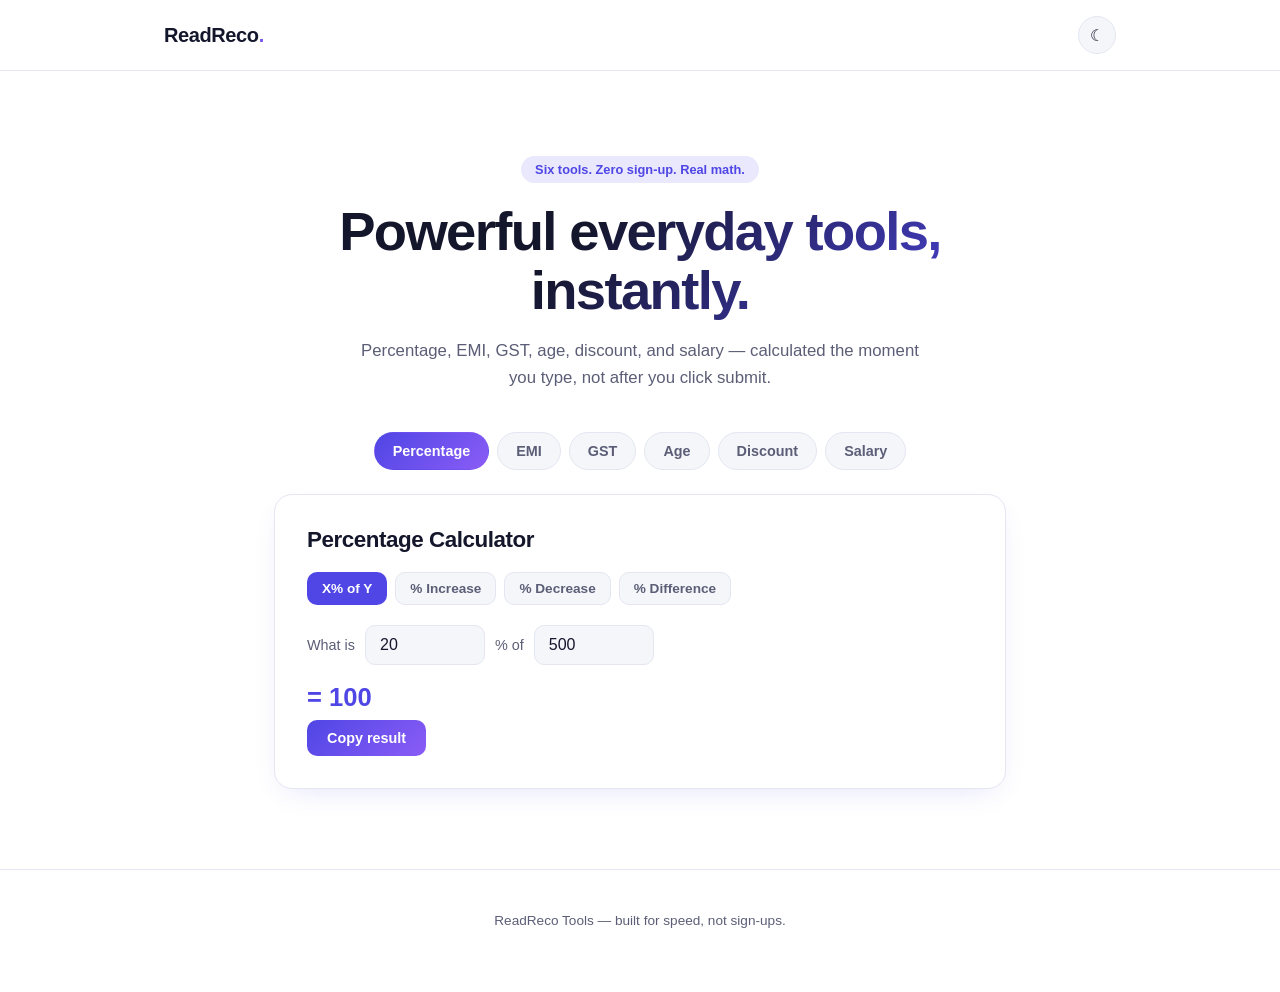
==== index.html @ a1376bc8 "Initial commit - ReadReco Tools simple version" ====
<!DOCTYPE html>
<html lang="en">
<head>
<meta charset="UTF-8">
<meta name="viewport" content="width=device-width, initial-scale=1.0">
<title>ReadReco Tools — Smart Everyday Calculators & Utility Tools</title>
<meta name="description" content="Fast, accurate calculators for percentage, EMI, GST, age, discount, and salary — all in one place, no sign-up required.">
<link rel="stylesheet" href="style.css">
</head>
<body>

<header class="nav">
  <div class="nav-inner">
    <a href="#top" class="logo">ReadReco<span>.</span></a>
    <button class="theme-toggle" id="themeToggle" aria-label="Toggle dark mode">☾</button>
  </div>
</header>

<main>
  <section class="hero" id="top">
    <p class="eyebrow">Six tools. Zero sign-up. Real math.</p>
    <h1>Powerful everyday tools,<br>instantly.</h1>
    <p class="hero-sub">Percentage, EMI, GST, age, discount, and salary — calculated the moment you type, not after you click submit.</p>
  </section>

  <section class="tool-shell">
    <nav class="tabs" id="tabs">
      <button class="tab active" data-target="percentage">Percentage</button>
      <button class="tab" data-target="emi">EMI</button>
      <button class="tab" data-target="gst">GST</button>
      <button class="tab" data-target="age">Age</button>
      <button class="tab" data-target="discount">Discount</button>
      <button class="tab" data-target="salary">Salary</button>
    </nav>

    <!-- PERCENTAGE -->
    <section class="panel active" id="percentage">
      <h2>Percentage Calculator</h2>
      <div class="mode-row">
        <button class="mode-btn active" data-mode="p-of">X% of Y</button>
        <button class="mode-btn" data-mode="p-inc">% Increase</button>
        <button class="mode-btn" data-mode="p-dec">% Decrease</button>
        <button class="mode-btn" data-mode="p-diff">% Difference</button>
      </div>

      <div class="mode-panel active" data-mode-panel="p-of">
        <div class="field-row">
          <label>What is <input type="number" id="p1a" value="20"> % of <input type="number" id="p1b" value="500"></label>
        </div>
        <div class="result" id="p1result">= 100</div>
      </div>

      <div class="mode-panel" data-mode-panel="p-inc">
        <div class="field-row">
          <label>From <input type="number" id="p2a" value="100"> to <input type="number" id="p2b" value="150"></label>
        </div>
        <div class="result" id="p2result">= 50% increase</div>
      </div>

      <div class="mode-panel" data-mode-panel="p-dec">
        <div class="field-row">
          <label>From <input type="number" id="p3a" value="150"> to <input type="number" id="p3b" value="100"></label>
        </div>
        <div class="result" id="p3result">= 33.33% decrease</div>
      </div>

      <div class="mode-panel" data-mode-panel="p-diff">
        <div class="field-row">
          <label>Value A <input type="number" id="p4a" value="80"> Value B <input type="number" id="p4b" value="100"></label>
        </div>
        <div class="result" id="p4result">= 22.22% difference</div>
      </div>
      <button class="copy-btn" data-copy-target="percentage">Copy result</button>
    </section>

    <!-- EMI -->
    <section class="panel" id="emi">
      <h2>EMI Calculator</h2>
      <div class="field-grid">
        <label>Loan amount (₹)
          <input type="number" id="emiPrincipal" value="1000000">
          <input type="range" id="emiPrincipalRange" min="10000" max="10000000" step="10000" value="1000000">
        </label>
        <label>Interest rate (% p.a.)
          <input type="number" id="emiRate" value="9" step="0.1">
          <input type="range" id="emiRateRange" min="1" max="20" step="0.1" value="9">
        </label>
        <label>Tenure (months)
          <input type="number" id="emiTenure" value="60">
          <input type="range" id="emiTenureRange" min="3" max="360" step="1" value="60">
        </label>
      </div>
      <div class="result-grid">
        <div class="result-card"><span>Monthly EMI</span><strong id="emiMonthly">₹0</strong></div>
        <div class="result-card"><span>Total interest</span><strong id="emiInterest">₹0</strong></div>
        <div class="result-card"><span>Total payment</span><strong id="emiTotal">₹0</strong></div>
      </div>
      <div class="bar-viz">
        <div class="bar principal" id="emiBarPrincipal"></div>
        <div class="bar interest" id="emiBarInterest"></div>
      </div>
      <div class="bar-legend"><span><i class="dot principal"></i> Principal</span><span><i class="dot interest"></i> Interest</span></div>
      <button class="copy-btn" data-copy-target="emi">Copy result</button>
    </section>

    <!-- GST -->
    <section class="panel" id="gst">
      <h2>GST Calculator</h2>
      <div class="mode-row">
        <button class="mode-btn active" data-mode="gst-add">Add GST</button>
        <button class="mode-btn" data-mode="gst-remove">Remove GST</button>
      </div>
      <div class="field-row">
        <label>Amount (₹) <input type="number" id="gstAmount" value="1000"></label>
      </div>
      <div class="field-row rate-select">
        <span>GST rate:</span>
        <button class="rate-btn" data-rate="5">5%</button>
        <button class="rate-btn active" data-rate="12">12%</button>
        <button class="rate-btn" data-rate="18">18%</button>
        <button class="rate-btn" data-rate="28">28%</button>
        <input type="number" id="gstCustomRate" placeholder="Custom %" style="width:90px">
      </div>
      <div class="result-grid">
        <div class="result-card"><span>GST amount</span><strong id="gstAmountOut">₹0</strong></div>
        <div class="result-card"><span>Final amount</span><strong id="gstFinal">₹0</strong></div>
      </div>
      <button class="copy-btn" data-copy-target="gst">Copy result</button>
    </section>

    <!-- AGE -->
    <section class="panel" id="age">
      <h2>Age Calculator</h2>
      <div class="field-row">
        <label>Date of birth <input type="date" id="ageDob"></label>
      </div>
      <div class="result-grid">
        <div class="result-card"><span>Exact age</span><strong id="ageExact">—</strong></div>
        <div class="result-card"><span>Next birthday in</span><strong id="ageNextBday">—</strong></div>
      </div>
      <button class="copy-btn" data-copy-target="age">Copy result</button>
    </section>

    <!-- DISCOUNT -->
    <section class="panel" id="discount">
      <h2>Discount Calculator</h2>
      <div class="field-grid">
        <label>Original price (₹) <input type="number" id="discOriginal" value="2000"></label>
        <label>Discount (%) <input type="number" id="discPercent" value="20"></label>
      </div>
      <label class="checkbox-row"><input type="checkbox" id="discStack"> Apply a second successive discount</label>
      <div class="field-row" id="discStackRow" style="display:none">
        <label>Second discount (%) <input type="number" id="discPercent2" value="10"></label>
      </div>
      <div class="result-grid">
        <div class="result-card"><span>You save</span><strong id="discSaved">₹0</strong></div>
        <div class="result-card"><span>Final price</span><strong id="discFinal">₹0</strong></div>
      </div>
      <button class="copy-btn" data-copy-target="discount">Copy result</button>
    </section>

    <!-- SALARY -->
    <section class="panel" id="salary">
      <h2>Salary Calculator</h2>
      <div class="field-grid">
        <label>Monthly gross salary (₹) <input type="number" id="salMonthly" value="80000"></label>
      </div>
      <p class="disclaimer">Estimate only, based on India's simplified New Tax Regime slabs (illustrative — not filing-accurate, consult a tax professional for exact figures).</p>
      <div class="result-grid">
        <div class="result-card"><span>Annual gross</span><strong id="salAnnual">₹0</strong></div>
        <div class="result-card"><span>Estimated annual tax</span><strong id="salTax">₹0</strong></div>
        <div class="result-card"><span>Estimated in-hand (monthly)</span><strong id="salInHand">₹0</strong></div>
      </div>
      <button class="copy-btn" data-copy-target="salary">Copy result</button>
    </section>

  </section>
</main>

<footer class="site-footer">
  <p>ReadReco Tools — built for speed, not sign-ups.</p>
</footer>

<script src="script.js"></script>
</body>
</html>
---- style.css ----
:root {
  --indigo: #4F46E5;
  --blue: #3B82F6;
  --purple: #8B5CF6;
  --bg: #FFFFFF;
  --bg-soft: #F5F6FA;
  --text: #14162B;
  --text-dim: #5B5E76;
  --border: #E4E6F1;
  --card: #FFFFFF;
  --radius: 18px;
  --shadow: 0 10px 30px -12px rgba(79, 70, 229, 0.18);
}

[data-theme="dark"] {
  --bg: #0B0F19;
  --bg-soft: #10152A;
  --text: #EEF0FF;
  --text-dim: #9DA1C4;
  --border: #232945;
  --card: #131832;
  --shadow: 0 10px 30px -12px rgba(0, 0, 0, 0.5);
}

* { box-sizing: border-box; }

body {
  margin: 0;
  font-family: -apple-system, BlinkMacSystemFont, "Segoe UI", Inter, Roboto, sans-serif;
  background: var(--bg);
  color: var(--text);
  transition: background 0.3s ease, color 0.3s ease;
}

.nav {
  position: sticky;
  top: 0;
  z-index: 50;
  backdrop-filter: blur(12px);
  background: color-mix(in srgb, var(--bg) 80%, transparent);
  border-bottom: 1px solid var(--border);
}

.nav-inner {
  max-width: 1000px;
  margin: 0 auto;
  padding: 16px 24px;
  display: flex;
  justify-content: space-between;
  align-items: center;
}

.logo {
  font-weight: 800;
  font-size: 1.25rem;
  text-decoration: none;
  color: var(--text);
  letter-spacing: -0.02em;
}
.logo span {
  background: linear-gradient(135deg, var(--indigo), var(--purple));
  -webkit-background-clip: text;
  background-clip: text;
  color: transparent;
}

.theme-toggle {
  border: 1px solid var(--border);
  background: var(--bg-soft);
  color: var(--text);
  width: 38px;
  height: 38px;
  border-radius: 50%;
  cursor: pointer;
  font-size: 1rem;
}

.hero {
  max-width: 780px;
  margin: 0 auto;
  padding: 72px 24px 40px;
  text-align: center;
}

.eyebrow {
  display: inline-block;
  font-size: 0.8rem;
  font-weight: 600;
  color: var(--indigo);
  background: color-mix(in srgb, var(--indigo) 12%, transparent);
  padding: 6px 14px;
  border-radius: 999px;
  margin-bottom: 20px;
}

.hero h1 {
  font-size: clamp(2.2rem, 5vw, 3.4rem);
  line-height: 1.08;
  letter-spacing: -0.03em;
  margin: 0 0 18px;
  background: linear-gradient(135deg, var(--text) 40%, var(--indigo) 100%);
  -webkit-background-clip: text;
  background-clip: text;
  color: transparent;
}

.hero-sub {
  color: var(--text-dim);
  font-size: 1.05rem;
  line-height: 1.6;
  max-width: 560px;
  margin: 0 auto;
}

.tool-shell {
  max-width: 780px;
  margin: 0 auto 80px;
  padding: 0 24px;
}

.tabs {
  display: flex;
  flex-wrap: wrap;
  gap: 8px;
  justify-content: center;
  margin-bottom: 24px;
}

.tab {
  border: 1px solid var(--border);
  background: var(--bg-soft);
  color: var(--text-dim);
  padding: 10px 18px;
  border-radius: 999px;
  font-size: 0.9rem;
  font-weight: 600;
  cursor: pointer;
  transition: all 0.2s ease;
}

.tab.active {
  background: linear-gradient(135deg, var(--indigo), var(--purple));
  color: white;
  border-color: transparent;
}

.panel {
  display: none;
  background: var(--card);
  border: 1px solid var(--border);
  border-radius: var(--radius);
  box-shadow: var(--shadow);
  padding: 32px;
}

.panel.active { display: block; animation: fadeIn 0.3s ease; }

@keyframes fadeIn {
  from { opacity: 0; transform: translateY(6px); }
  to { opacity: 1; transform: translateY(0); }
}

.panel h2 {
  margin-top: 0;
  font-size: 1.4rem;
  letter-spacing: -0.02em;
}

.mode-row {
  display: flex;
  flex-wrap: wrap;
  gap: 8px;
  margin-bottom: 20px;
}

.mode-btn, .rate-btn {
  border: 1px solid var(--border);
  background: var(--bg-soft);
  color: var(--text-dim);
  padding: 8px 14px;
  border-radius: 10px;
  font-size: 0.85rem;
  font-weight: 600;
  cursor: pointer;
}

.mode-btn.active, .rate-btn.active {
  background: var(--indigo);
  color: white;
  border-color: transparent;
}

.mode-panel { display: none; }
.mode-panel.active { display: block; }

.field-row, .field-grid {
  margin-bottom: 18px;
}

.field-grid {
  display: grid;
  grid-template-columns: 1fr 1fr;
  gap: 16px;
}

@media (max-width: 560px) {
  .field-grid { grid-template-columns: 1fr; }
}

label {
  display: flex;
  flex-direction: column;
  gap: 8px;
  font-size: 0.9rem;
  color: var(--text-dim);
  font-weight: 500;
}

.field-row label {
  flex-direction: row;
  align-items: center;
  flex-wrap: wrap;
  gap: 10px;
}

input[type="number"], input[type="date"] {
  background: var(--bg-soft);
  border: 1px solid var(--border);
  border-radius: 10px;
  padding: 10px 14px;
  font-size: 1rem;
  color: var(--text);
  width: 120px;
  min-width: 0;
}

.field-grid input[type="number"], .field-grid input[type="date"] {
  width: 100%;
}

input[type="range"] {
  width: 100%;
  accent-color: var(--indigo);
}

.checkbox-row {
  flex-direction: row;
  align-items: center;
  gap: 8px;
  margin-bottom: 12px;
}

.rate-select {
  display: flex;
  align-items: center;
  gap: 8px;
  flex-wrap: wrap;
}

.result {
  font-size: 1.6rem;
  font-weight: 700;
  color: var(--indigo);
  margin-top: 8px;
}

.result-grid {
  display: grid;
  grid-template-columns: repeat(auto-fit, minmax(150px, 1fr));
  gap: 14px;
  margin: 20px 0;
}

.result-card {
  background: var(--bg-soft);
  border: 1px solid var(--border);
  border-radius: 14px;
  padding: 16px;
  display: flex;
  flex-direction: column;
  gap: 6px;
}

.result-card span {
  font-size: 0.8rem;
  color: var(--text-dim);
}

.result-card strong {
  font-size: 1.3rem;
  letter-spacing: -0.02em;
}

.bar-viz {
  display: flex;
  height: 14px;
  border-radius: 999px;
  overflow: hidden;
  margin-bottom: 8px;
}

.bar.principal { background: var(--indigo); }
.bar.interest { background: var(--purple); }

.bar-legend {
  display: flex;
  gap: 16px;
  font-size: 0.8rem;
  color: var(--text-dim);
}

.dot {
  display: inline-block;
  width: 8px;
  height: 8px;
  border-radius: 50%;
  margin-right: 6px;
}
.dot.principal { background: var(--indigo); }
.dot.interest { background: var(--purple); }

.disclaimer {
  font-size: 0.8rem;
  color: var(--text-dim);
  background: var(--bg-soft);
  border-radius: 10px;
  padding: 10px 14px;
  margin: 0 0 18px;
}

.copy-btn {
  margin-top: 8px;
  border: none;
  background: linear-gradient(135deg, var(--indigo), var(--purple));
  color: white;
  padding: 10px 20px;
  border-radius: 10px;
  font-weight: 600;
  cursor: pointer;
  font-size: 0.9rem;
}

.copy-btn:active { transform: scale(0.98); }

.site-footer {
  text-align: center;
  padding: 30px 24px 50px;
  color: var(--text-dim);
  font-size: 0.85rem;
  border-top: 1px solid var(--border);
}
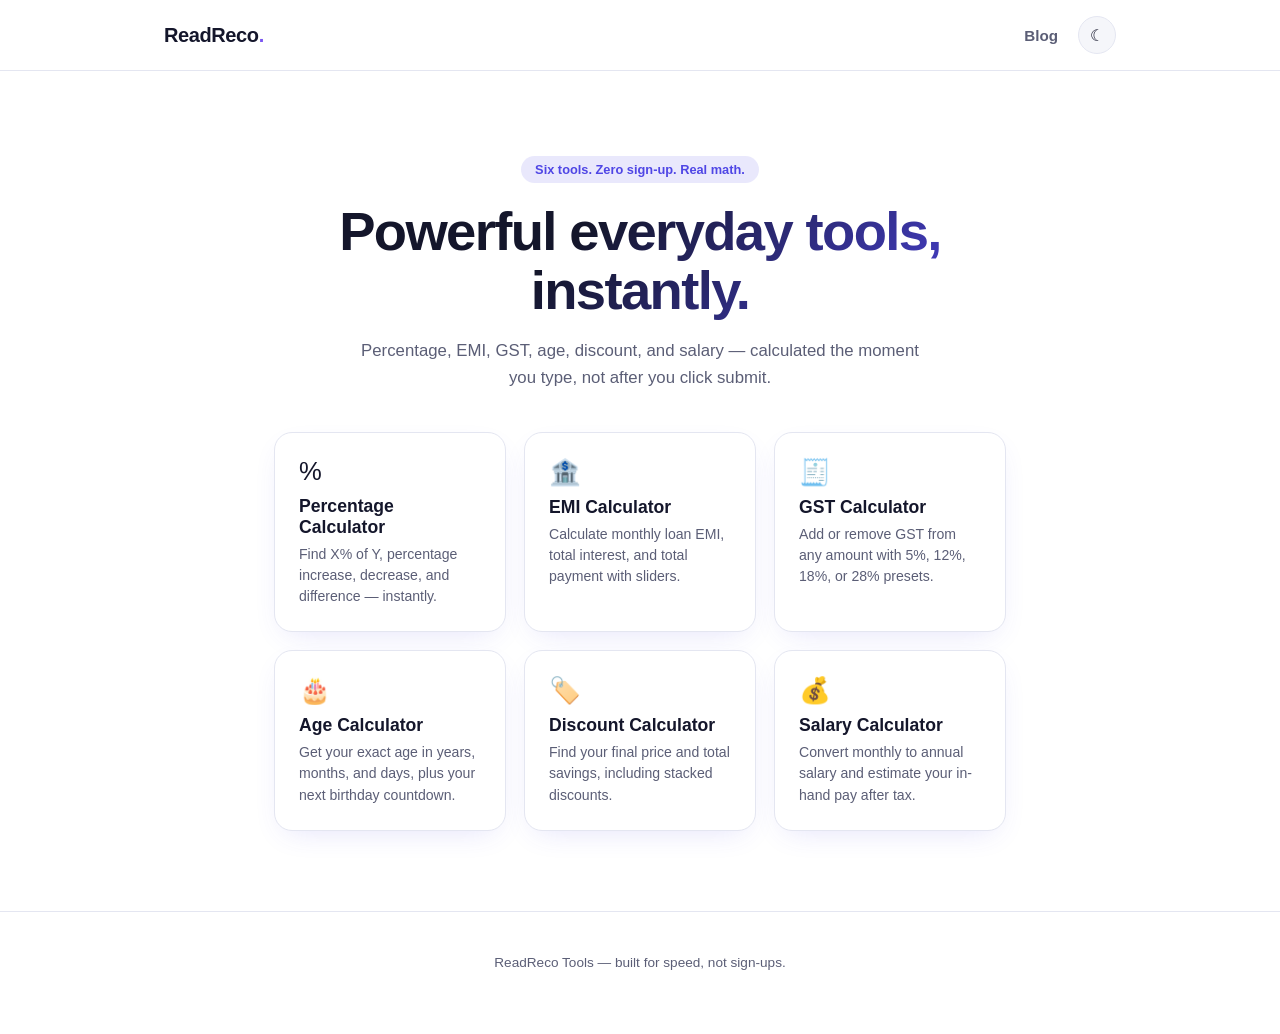
==== commit 5cf8fbc8: "Add blog section with EMI and GST guides" ====
--- a/index.html
+++ b/index.html
@@ -3,16 +3,31 @@
 <head>
 <meta charset="UTF-8">
 <meta name="viewport" content="width=device-width, initial-scale=1.0">
-<title>ReadReco Tools — Smart Everyday Calculators & Utility Tools</title>
-<meta name="description" content="Fast, accurate calculators for percentage, EMI, GST, age, discount, and salary — all in one place, no sign-up required.">
+<title>ReadReco Tools — Free Percentage, EMI, GST, Age, Discount & Salary Calculators</title>
+<meta name="description" content="Free instant calculators for percentage, EMI, GST, age, discount, and salary. No sign-up required — just fast, accurate math.">
+<link rel="canonical" href="https://www.readreco.in/">
+
+<meta property="og:type" content="website">
+<meta property="og:title" content="ReadReco Tools — Smart Everyday Calculators & Utility Tools">
+<meta property="og:description" content="Free instant calculators for percentage, EMI, GST, age, discount, and salary.">
+<meta property="og:url" content="https://www.readreco.in/">
+<meta property="og:site_name" content="ReadReco Tools">
+
+<meta name="twitter:card" content="summary">
+<meta name="twitter:title" content="ReadReco Tools — Smart Everyday Calculators & Utility Tools">
+<meta name="twitter:description" content="Free instant calculators for percentage, EMI, GST, age, discount, and salary.">
+
 <link rel="stylesheet" href="style.css">
 </head>
 <body>
 
 <header class="nav">
   <div class="nav-inner">
-    <a href="#top" class="logo">ReadReco<span>.</span></a>
-    <button class="theme-toggle" id="themeToggle" aria-label="Toggle dark mode">☾</button>
+    <a href="index.html" class="logo">ReadReco<span>.</span></a>
+    <div class="nav-links">
+      <a href="blog.html">Blog</a>
+      <button class="theme-toggle" id="themeToggle" aria-label="Toggle dark mode">☾</button>
+    </div>
   </div>
 </header>
 
@@ -24,156 +39,38 @@
   </section>
 
   <section class="tool-shell">
-    <nav class="tabs" id="tabs">
-      <button class="tab active" data-target="percentage">Percentage</button>
-      <button class="tab" data-target="emi">EMI</button>
-      <button class="tab" data-target="gst">GST</button>
-      <button class="tab" data-target="age">Age</button>
-      <button class="tab" data-target="discount">Discount</button>
-      <button class="tab" data-target="salary">Salary</button>
-    </nav>
-
-    <!-- PERCENTAGE -->
-    <section class="panel active" id="percentage">
-      <h2>Percentage Calculator</h2>
-      <div class="mode-row">
-        <button class="mode-btn active" data-mode="p-of">X% of Y</button>
-        <button class="mode-btn" data-mode="p-inc">% Increase</button>
-        <button class="mode-btn" data-mode="p-dec">% Decrease</button>
-        <button class="mode-btn" data-mode="p-diff">% Difference</button>
-      </div>
-
-      <div class="mode-panel active" data-mode-panel="p-of">
-        <div class="field-row">
-          <label>What is <input type="number" id="p1a" value="20"> % of <input type="number" id="p1b" value="500"></label>
-        </div>
-        <div class="result" id="p1result">= 100</div>
-      </div>
-
-      <div class="mode-panel" data-mode-panel="p-inc">
-        <div class="field-row">
-          <label>From <input type="number" id="p2a" value="100"> to <input type="number" id="p2b" value="150"></label>
-        </div>
-        <div class="result" id="p2result">= 50% increase</div>
-      </div>
-
-      <div class="mode-panel" data-mode-panel="p-dec">
-        <div class="field-row">
-          <label>From <input type="number" id="p3a" value="150"> to <input type="number" id="p3b" value="100"></label>
-        </div>
-        <div class="result" id="p3result">= 33.33% decrease</div>
-      </div>
-
-      <div class="mode-panel" data-mode-panel="p-diff">
-        <div class="field-row">
-          <label>Value A <input type="number" id="p4a" value="80"> Value B <input type="number" id="p4b" value="100"></label>
-        </div>
-        <div class="result" id="p4result">= 22.22% difference</div>
-      </div>
-      <button class="copy-btn" data-copy-target="percentage">Copy result</button>
-    </section>
-
-    <!-- EMI -->
-    <section class="panel" id="emi">
-      <h2>EMI Calculator</h2>
-      <div class="field-grid">
-        <label>Loan amount (₹)
-          <input type="number" id="emiPrincipal" value="1000000">
-          <input type="range" id="emiPrincipalRange" min="10000" max="10000000" step="10000" value="1000000">
-        </label>
-        <label>Interest rate (% p.a.)
-          <input type="number" id="emiRate" value="9" step="0.1">
-          <input type="range" id="emiRateRange" min="1" max="20" step="0.1" value="9">
-        </label>
-        <label>Tenure (months)
-          <input type="number" id="emiTenure" value="60">
-          <input type="range" id="emiTenureRange" min="3" max="360" step="1" value="60">
-        </label>
-      </div>
-      <div class="result-grid">
-        <div class="result-card"><span>Monthly EMI</span><strong id="emiMonthly">₹0</strong></div>
-        <div class="result-card"><span>Total interest</span><strong id="emiInterest">₹0</strong></div>
-        <div class="result-card"><span>Total payment</span><strong id="emiTotal">₹0</strong></div>
-      </div>
-      <div class="bar-viz">
-        <div class="bar principal" id="emiBarPrincipal"></div>
-        <div class="bar interest" id="emiBarInterest"></div>
-      </div>
-      <div class="bar-legend"><span><i class="dot principal"></i> Principal</span><span><i class="dot interest"></i> Interest</span></div>
-      <button class="copy-btn" data-copy-target="emi">Copy result</button>
-    </section>
-
-    <!-- GST -->
-    <section class="panel" id="gst">
-      <h2>GST Calculator</h2>
-      <div class="mode-row">
-        <button class="mode-btn active" data-mode="gst-add">Add GST</button>
-        <button class="mode-btn" data-mode="gst-remove">Remove GST</button>
-      </div>
-      <div class="field-row">
-        <label>Amount (₹) <input type="number" id="gstAmount" value="1000"></label>
-      </div>
-      <div class="field-row rate-select">
-        <span>GST rate:</span>
-        <button class="rate-btn" data-rate="5">5%</button>
-        <button class="rate-btn active" data-rate="12">12%</button>
-        <button class="rate-btn" data-rate="18">18%</button>
-        <button class="rate-btn" data-rate="28">28%</button>
-        <input type="number" id="gstCustomRate" placeholder="Custom %" style="width:90px">
-      </div>
-      <div class="result-grid">
-        <div class="result-card"><span>GST amount</span><strong id="gstAmountOut">₹0</strong></div>
-        <div class="result-card"><span>Final amount</span><strong id="gstFinal">₹0</strong></div>
-      </div>
-      <button class="copy-btn" data-copy-target="gst">Copy result</button>
-    </section>
-
-    <!-- AGE -->
-    <section class="panel" id="age">
-      <h2>Age Calculator</h2>
-      <div class="field-row">
-        <label>Date of birth <input type="date" id="ageDob"></label>
-      </div>
-      <div class="result-grid">
-        <div class="result-card"><span>Exact age</span><strong id="ageExact">—</strong></div>
-        <div class="result-card"><span>Next birthday in</span><strong id="ageNextBday">—</strong></div>
-      </div>
-      <button class="copy-btn" data-copy-target="age">Copy result</button>
-    </section>
-
-    <!-- DISCOUNT -->
-    <section class="panel" id="discount">
-      <h2>Discount Calculator</h2>
-      <div class="field-grid">
-        <label>Original price (₹) <input type="number" id="discOriginal" value="2000"></label>
-        <label>Discount (%) <input type="number" id="discPercent" value="20"></label>
-      </div>
-      <label class="checkbox-row"><input type="checkbox" id="discStack"> Apply a second successive discount</label>
-      <div class="field-row" id="discStackRow" style="display:none">
-        <label>Second discount (%) <input type="number" id="discPercent2" value="10"></label>
-      </div>
-      <div class="result-grid">
-        <div class="result-card"><span>You save</span><strong id="discSaved">₹0</strong></div>
-        <div class="result-card"><span>Final price</span><strong id="discFinal">₹0</strong></div>
-      </div>
-      <button class="copy-btn" data-copy-target="discount">Copy result</button>
-    </section>
-
-    <!-- SALARY -->
-    <section class="panel" id="salary">
-      <h2>Salary Calculator</h2>
-      <div class="field-grid">
-        <label>Monthly gross salary (₹) <input type="number" id="salMonthly" value="80000"></label>
-      </div>
-      <p class="disclaimer">Estimate only, based on India's simplified New Tax Regime slabs (illustrative — not filing-accurate, consult a tax professional for exact figures).</p>
-      <div class="result-grid">
-        <div class="result-card"><span>Annual gross</span><strong id="salAnnual">₹0</strong></div>
-        <div class="result-card"><span>Estimated annual tax</span><strong id="salTax">₹0</strong></div>
-        <div class="result-card"><span>Estimated in-hand (monthly)</span><strong id="salInHand">₹0</strong></div>
-      </div>
-      <button class="copy-btn" data-copy-target="salary">Copy result</button>
-    </section>
-
+    <div class="card-grid">
+    <a href="percentage-calculator.html" class="tool-card">
+      <span class="icon">%</span>
+      <h3>Percentage Calculator</h3>
+      <p>Find X% of Y, percentage increase, decrease, and difference — instantly.</p>
+    </a>
+    <a href="emi-calculator.html" class="tool-card">
+      <span class="icon">🏦</span>
+      <h3>EMI Calculator</h3>
+      <p>Calculate monthly loan EMI, total interest, and total payment with sliders.</p>
+    </a>
+    <a href="gst-calculator.html" class="tool-card">
+      <span class="icon">🧾</span>
+      <h3>GST Calculator</h3>
+      <p>Add or remove GST from any amount with 5%, 12%, 18%, or 28% presets.</p>
+    </a>
+    <a href="age-calculator.html" class="tool-card">
+      <span class="icon">🎂</span>
+      <h3>Age Calculator</h3>
+      <p>Get your exact age in years, months, and days, plus your next birthday countdown.</p>
+    </a>
+    <a href="discount-calculator.html" class="tool-card">
+      <span class="icon">🏷️</span>
+      <h3>Discount Calculator</h3>
+      <p>Find your final price and total savings, including stacked discounts.</p>
+    </a>
+    <a href="salary-calculator.html" class="tool-card">
+      <span class="icon">💰</span>
+      <h3>Salary Calculator</h3>
+      <p>Convert monthly to annual salary and estimate your in-hand pay after tax.</p>
+    </a>
+    </div>
   </section>
 </main>
 
--- a/style.css
+++ b/style.css
@@ -289,6 +289,22 @@
 .result-card strong {
   font-size: 1.3rem;
   letter-spacing: -0.02em;
+  font-variant-numeric: tabular-nums;
+  min-height: 1.6rem;
+  display: block;
+  word-break: break-word;
+}
+
+.result {
+  font-variant-numeric: tabular-nums;
+}
+
+.panel {
+  min-height: 420px;
+}
+
+input[type="number"], input[type="date"] {
+  font-variant-numeric: tabular-nums;
 }
 
 .bar-viz {
@@ -349,3 +365,273 @@
   font-size: 0.85rem;
   border-top: 1px solid var(--border);
 }
+
+/* ---------- Multi-page additions ---------- */
+.tool-nav {
+  display: flex;
+  flex-wrap: wrap;
+  gap: 8px;
+  justify-content: center;
+  margin-bottom: 24px;
+}
+
+.tool-nav a {
+  border: 1px solid var(--border);
+  background: var(--bg-soft);
+  color: var(--text-dim);
+  padding: 10px 18px;
+  border-radius: 999px;
+  font-size: 0.9rem;
+  font-weight: 600;
+  text-decoration: none;
+  transition: all 0.2s ease;
+}
+
+.tool-nav a.current {
+  background: linear-gradient(135deg, var(--indigo), var(--purple));
+  color: white;
+  border-color: transparent;
+}
+
+.tool-nav a:hover:not(.current) {
+  border-color: var(--indigo);
+  color: var(--indigo);
+}
+
+.card-grid {
+  display: grid;
+  grid-template-columns: repeat(auto-fit, minmax(220px, 1fr));
+  gap: 18px;
+}
+
+.tool-card {
+  display: block;
+  background: var(--card);
+  border: 1px solid var(--border);
+  border-radius: var(--radius);
+  padding: 24px;
+  text-decoration: none;
+  color: var(--text);
+  box-shadow: var(--shadow);
+  transition: transform 0.2s ease;
+}
+
+.tool-card:hover {
+  transform: translateY(-4px);
+}
+
+.tool-card .icon {
+  font-size: 1.6rem;
+  margin-bottom: 10px;
+  display: block;
+}
+
+.tool-card h3 {
+  margin: 0 0 6px;
+  font-size: 1.1rem;
+}
+
+.tool-card p {
+  margin: 0;
+  color: var(--text-dim);
+  font-size: 0.88rem;
+  line-height: 1.5;
+}
+
+.seo-content {
+  max-width: 780px;
+  margin: 40px auto 0;
+  padding: 0 24px;
+  color: var(--text-dim);
+  line-height: 1.7;
+}
+
+.seo-content h2 {
+  color: var(--text);
+  font-size: 1.3rem;
+  margin: 28px 0 12px;
+}
+
+.faq-section {
+  max-width: 780px;
+  margin: 20px auto 0;
+  padding: 0 24px;
+}
+
+.faq-item {
+  border-bottom: 1px solid var(--border);
+  padding: 16px 0;
+}
+
+.faq-item h3 {
+  font-size: 1rem;
+  margin: 0 0 6px;
+}
+
+.faq-item p {
+  margin: 0;
+  color: var(--text-dim);
+  font-size: 0.92rem;
+  line-height: 1.6;
+}
+
+.related-tools {
+  max-width: 780px;
+  margin: 30px auto 60px;
+  padding: 0 24px;
+}
+
+.related-tools h2 {
+  font-size: 1.1rem;
+  margin-bottom: 12px;
+}
+
+.related-tools ul {
+  list-style: none;
+  padding: 0;
+  margin: 0;
+  display: flex;
+  flex-wrap: wrap;
+  gap: 10px;
+}
+
+.related-tools a {
+  color: var(--indigo);
+  text-decoration: none;
+  font-weight: 600;
+  font-size: 0.9rem;
+  border: 1px solid var(--border);
+  padding: 8px 14px;
+  border-radius: 10px;
+}
+
+.related-tools a:hover {
+  border-color: var(--indigo);
+}
+
+.breadcrumb {
+  max-width: 780px;
+  margin: 0 auto;
+  padding: 16px 24px 0;
+  font-size: 0.85rem;
+  color: var(--text-dim);
+}
+
+.breadcrumb a {
+  color: var(--text-dim);
+  text-decoration: none;
+}
+
+.breadcrumb a:hover {
+  color: var(--indigo);
+}
+
+.mini-hero {
+  padding: 40px 24px 24px;
+}
+
+.mini-hero h1 {
+  font-size: clamp(1.8rem, 4vw, 2.6rem);
+}
+
+/* ---------- Blog & nav-links additions ---------- */
+.nav-links {
+  display: flex;
+  align-items: center;
+  gap: 20px;
+}
+
+.nav-links a {
+  color: var(--text-dim);
+  text-decoration: none;
+  font-weight: 600;
+  font-size: 0.95rem;
+}
+
+.nav-links a:hover {
+  color: var(--indigo);
+}
+
+.blog-list {
+  max-width: 780px;
+  margin: 0 auto 60px;
+  padding: 0 24px;
+  display: flex;
+  flex-direction: column;
+  gap: 16px;
+}
+
+.blog-card {
+  display: block;
+  background: var(--card);
+  border: 1px solid var(--border);
+  border-radius: var(--radius);
+  padding: 24px;
+  text-decoration: none;
+  color: var(--text);
+  box-shadow: var(--shadow);
+  transition: transform 0.2s ease;
+}
+
+.blog-card:hover {
+  transform: translateY(-3px);
+}
+
+.blog-card .blog-date {
+  font-size: 0.78rem;
+  color: var(--text-dim);
+  text-transform: uppercase;
+  letter-spacing: 0.04em;
+}
+
+.blog-card h3 {
+  margin: 6px 0 8px;
+  font-size: 1.15rem;
+}
+
+.blog-card p {
+  margin: 0;
+  color: var(--text-dim);
+  font-size: 0.92rem;
+  line-height: 1.6;
+}
+
+.blog-article {
+  max-width: 720px;
+  margin: 0 auto;
+  padding: 40px 24px 60px;
+  line-height: 1.75;
+  color: var(--text-dim);
+}
+
+.blog-article h1 {
+  color: var(--text);
+  font-size: clamp(1.7rem, 4vw, 2.2rem);
+  line-height: 1.15;
+  margin-bottom: 8px;
+}
+
+.blog-article .blog-meta {
+  font-size: 0.85rem;
+  color: var(--text-dim);
+  margin-bottom: 28px;
+}
+
+.blog-article h2 {
+  color: var(--text);
+  font-size: 1.3rem;
+  margin: 30px 0 12px;
+}
+
+.blog-article a {
+  color: var(--indigo);
+  font-weight: 600;
+}
+
+.blog-cta {
+  margin-top: 30px;
+  padding: 20px;
+  background: var(--bg-soft);
+  border: 1px solid var(--border);
+  border-radius: 14px;
+}
